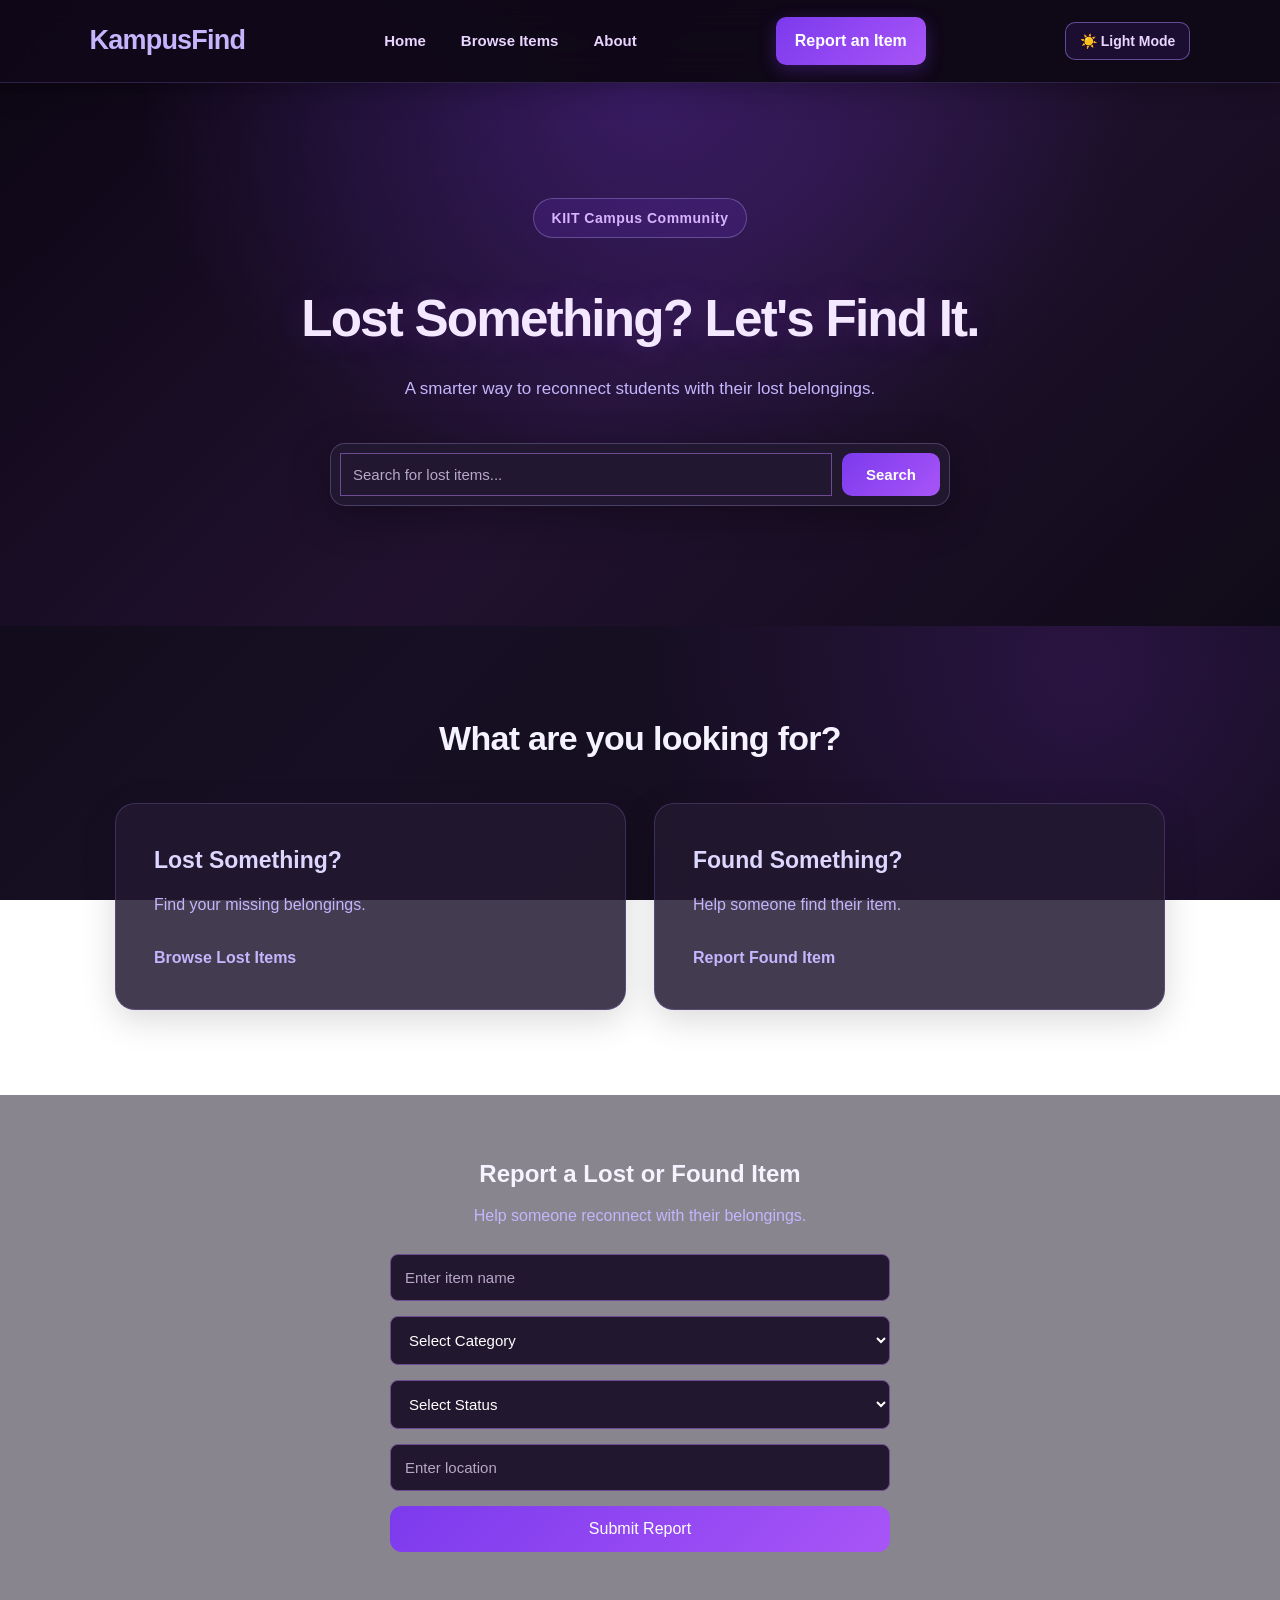
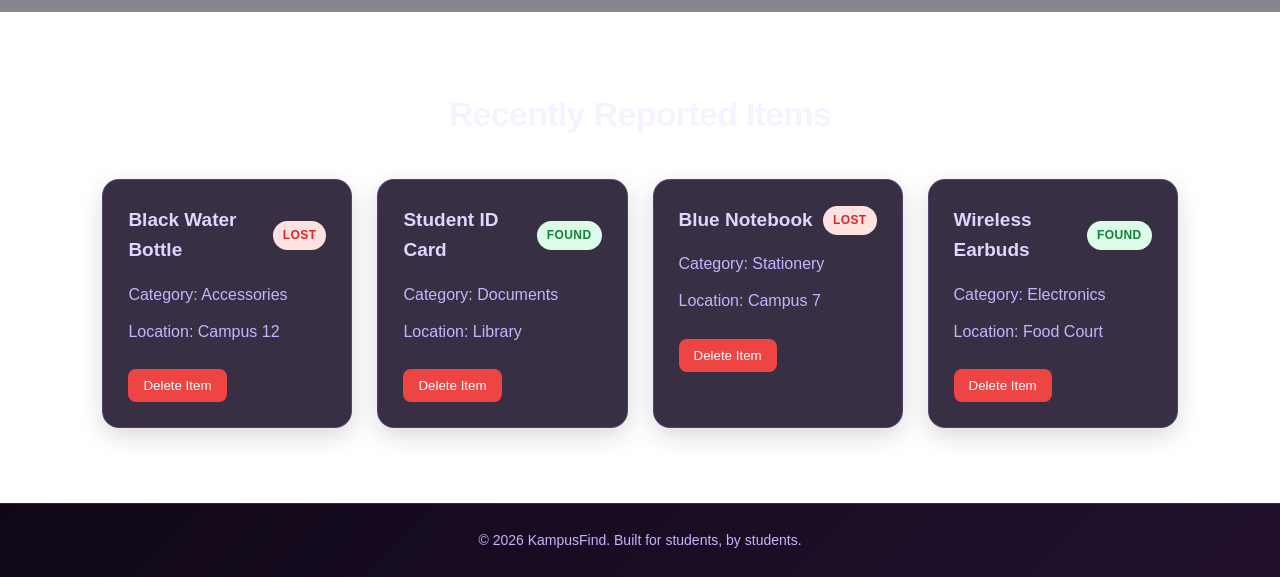
==== index.html @ d861c658 "Complete Day 2 frontend development" ====
<!doctype html>
<html lang="en">
  <head>
    <meta charset="UTF-8" />
    <meta name="viewport" content="width=device-width, initial-scale=1.0" />

    <title>KampusFind | KIIT Lost & Found</title>

    <link rel="stylesheet" href="css/style.css" />
  </head>

  <body>
    <!-- Navigation Bar -->
    <header>
      <nav class="navbar">
        <div class="logo">KampusFind</div>

        <ul class="nav-links">
          <li><a href="#home">Home</a></li>
          <li><a href="#browse">Browse Items</a></li>
          <li><a href="#about">About</a></li>
        </ul>

        <a href="#report" class="nav-button">Report an Item</a>
        <button id="themeToggle" class="theme-toggle">☀️ Light Mode</button>
      </nav>
    </header>

    <!-- Hero Section -->
    <main>
      <section class="hero" id="home">
        <p class="tagline">KIIT Campus Community</p>

        <h1>Lost Something? Let's Find It.</h1>

        <p class="hero-description">
          A smarter way to reconnect students with their lost belongings.
        </p>

        <div class="search-box">
          <input
            type="text"
            id="searchInput"
            placeholder="Search for lost items..."
          />
          <button type="button" id="searchBtn">Search</button>
        </div>
      </section>

      <!-- Categories Section -->
      <section class="categories" id="browse">
        <h2>What are you looking for?</h2>

        <div class="category-container">
          <div class="category-card">
            <h3>Lost Something?</h3>
            <p>Find your missing belongings.</p>
            <a href="#lost">Browse Lost Items</a>
          </div>

          <div class="category-card">
            <h3>Found Something?</h3>
            <p>Help someone find their item.</p>
            <a href="#report">Report Found Item</a>
          </div>
        </div>
      </section>
      <section class="report-section" id="report">
        <h2>Report a Lost or Found Item</h2>
        <p>Help someone reconnect with their belongings.</p>

        <form id="reportForm">
          <input
            type="text"
            id="itemName"
            placeholder="Enter item name"
            required
          />

          <select id="itemCategory" required>
            <option value="">Select Category</option>
            <option value="Accessories">Accessories</option>
            <option value="Documents">Documents</option>
            <option value="Electronics">Electronics</option>
            <option value="Stationery">Stationery</option>
            <option value="Other">Other</option>
          </select>

          <select id="itemType" required>
            <option value="">Select Status</option>
            <option value="Lost">Lost</option>
            <option value="Found">Found</option>
          </select>

          <input
            type="text"
            id="itemLocation"
            placeholder="Enter location"
            required
          />

          <button type="submit">Submit Report</button>
        </form>
      </section>
      <section class="items-section" id="lost">
        <h2>Recently Reported Items</h2>
        <div class="items-container" id="itemsContainer"></div>
        <p id="noResults" style="display: none">No items found!</p>
      </section>
    </main>

    <!-- Footer -->
    <footer id="about">
      <p>© 2026 KampusFind. Built for students, by students.</p>
    </footer>

    <script src="js/app.js"></script>
  </body>
</html>
---- css/style.css ----
/* =========================
   1. GLOBAL STYLES
========================= */

* {
    margin: 0;
    padding: 0;
    box-sizing: border-box;
}

html {
    scroll-behavior: smooth;
}

body {
    font-family: Arial, sans-serif;
    background-color: #f8fafc;
    color: #172554;
    line-height: 1.6;
}

/* =========================
   2. NAVIGATION BAR
========================= */

header {
    background-color: #ffffff;
    box-shadow: 0 2px 12px rgba(0, 0, 0, 0.06);
    position: sticky;
    top: 0;
    z-index: 100;
}


.navbar {
    display: flex;
    justify-content: space-between;
    align-items: center;
    padding: 18px 8%;

    background: linear-gradient(
        110deg,
        #100817,
        #21112F,
        #160D20
    );

    border-bottom: 1px solid rgba(167, 139, 250, 0.25);

    box-shadow: 0 4px 25px rgba(0, 0, 0, 0.35);

    position: sticky;
    top: 0;
    z-index: 1000;
}

.logo {
    font-size: 26px;
    font-weight: bold;
    color: #C4B5FD;
    letter-spacing: 0.5px;
}

.nav-links {
    display: flex;
    list-style: none;
    gap: 30px;
}

.nav-links a {
    text-decoration: none;
    color: #E9D5FF;
    font-weight: 500;
    transition: color 0.3s ease;
}

.nav-links a:hover {
    color: #A78BFA;
}

.nav-button {
    background: linear-gradient(135deg, #7C3AED, #9333EA);
    color: white;
    padding: 11px 20px;
    border-radius: 8px;
    text-decoration: none;
    font-weight: 600;
    box-shadow: 0 4px 15px rgba(124, 58, 237, 0.25);
    transition: 0.3s ease;
}

.nav-button:hover {
    background: linear-gradient(135deg, #6D28D9, #7E22CE);
    transform: translateY(-2px);
}

/* =========================
   3. HERO SECTION
========================= */

.hero {
    background: linear-gradient(
        135deg,
        #172554,
        #1e40af
    );

    color: white;
    text-align: center;
    padding: 100px 20px 110px;
}

.tagline {
    display: inline-block;
    background-color: rgba(255, 255, 255, 0.12);
    color: #bfdbfe;
    padding: 7px 16px;
    border-radius: 30px;
    font-size: 14px;
    margin-bottom: 20px;
}

.hero h1 {
    font-size: 48px;
    margin-bottom: 15px;
    line-height: 1.2;
}

.hero-description {
    color: #dbeafe;
    font-size: 17px;
    margin-bottom: 32px;
}

/* =========================
   4. SEARCH BOX
========================= */

.search-box {
    background-color: white;
    max-width: 600px;
    margin: auto;
    padding: 8px;

    display: flex;
    gap: 10px;

    border-radius: 12px;
    box-shadow: 0 8px 25px rgba(0, 0, 0, 0.15);
}

.search-box input {
    flex: 1;
    min-width: 0;
    border: none;
    outline: none;
    padding: 12px;
    font-size: 15px;
}

.search-box button {
    background-color: #2563eb;
    color: white;
    border: none;
    padding: 12px 24px;
    border-radius: 8px;
    font-size: 15px;
    font-weight: bold;
    cursor: pointer;
    transition: background-color 0.3s;
}

.search-box button:hover {
    background-color: #1d4ed8;
}

/* =========================
   5. CATEGORY SECTION
========================= */

.categories {
    max-width: 1100px;
    margin: auto;
    padding: 75px 25px;
}

.categories h2 {
    text-align: center;
    font-size: 30px;
    margin-bottom: 35px;
    color: #172554;
}

.category-container {
    display: grid;
    grid-template-columns: repeat(2, 1fr);
    gap: 25px;
}

.category-card {
    background-color: white;
    padding: 35px;
    border-radius: 15px;
    border: 1px solid #e2e8f0;
    box-shadow: 0 4px 15px rgba(0, 0, 0, 0.04);
    transition: transform 0.3s, box-shadow 0.3s;
}

.category-card:hover {
    transform: translateY(-6px);
    box-shadow: 0 10px 25px rgba(0, 0, 0, 0.08);
}

.category-card h3 {
    font-size: 22px;
    margin-bottom: 10px;
    color: #1e3a8a;
}

.category-card p {
    color: #64748b;
    margin-bottom: 20px;
}

.category-card a {
    display: inline-block;
    text-decoration: none;
    color: #2563eb;
    font-weight: bold;
}

.category-card a:hover {
    text-decoration: underline;
}

/* =========================
   6. FOOTER
========================= */

footer {
    background-color: #172554;
    color: #cbd5e1;
    text-align: center;
    padding: 25px 15px;
    font-size: 14px;
}

/* =========================
   7. RESPONSIVE DESIGN
========================= */

@media (max-width: 768px) {

    .navbar {
        flex-wrap: wrap;
        gap: 15px;
        padding: 15px 20px;
    }

    .nav-links {
        gap: 15px;
        font-size: 14px;
    }

    .nav-button {
        font-size: 13px;
    }

    .hero {
        padding: 75px 20px;
    }

    .hero h1 {
        font-size: 34px;
    }

    .category-container {
        grid-template-columns: 1fr;
    }

    .categories h2 {
        font-size: 25px;
    }
}

@media (max-width: 480px) {

    .navbar {
        justify-content: center;
    }

    .nav-links {
        width: 100%;
        justify-content: center;
    }

    .hero h1 {
        font-size: 29px;
    }

    .hero-description {
        font-size: 15px;
    }

    .search-box {
        flex-direction: column;
    }

    .search-box button {
        width: 100%;
    }
}
.items-section {
    padding: 60px 8%;
    text-align: center;
}

.items-section h2 {
    margin-bottom: 30px;
}

.items-container {
    display: grid;
    grid-template-columns: repeat(auto-fit, minmax(220px, 1fr));
    gap: 20px;
}

.item-card {
    background: white;
    padding: 25px;
    border-radius: 12px;
    text-align: left;
    box-shadow: 0 4px 12px rgba(0, 0, 0, 0.08);
}

.item-card h3 {
    margin-bottom: 15px;
    color: #1e3a8a;
}

.item-card p {
    margin: 8px 0;
    color: #475569;
}
.report-section {
    padding: 60px 8%;
    text-align: center;
    background: #100B18;
color: #F5F3FF;
}

.report-section h2 {
    color: #1e3a8a;
    margin-bottom: 10px;
}

.report-section p {
    color: #64748b;
    margin-bottom: 25px;
}

#reportForm {
    max-width: 500px;
    margin: auto;
    display: flex;
    flex-direction: column;
    gap: 15px;
}

#reportForm input,
#reportForm select {
    padding: 14px;
    border: 1px solid #cbd5e1;
    border-radius: 8px;
    font-size: 15px;
    background: white;
}

#reportForm button {
    padding: 14px;
    background: #2563eb;
    color: white;
    border: none;
    border-radius: 8px;
    font-size: 16px;
    cursor: pointer;
}

#reportForm button:hover {
    background: #1d4ed8;
}
.delete-btn {
    margin-top: 15px;
    padding: 9px 15px;
    background: #ef4444;
    color: white;
    border: none;
    border-radius: 6px;
    cursor: pointer;
}

.delete-btn:hover {
    background: #dc2626;
}
.item-card-header {
    display: flex;
    justify-content: space-between;
    align-items: center;
    gap: 10px;
    margin-bottom: 15px;
}

.item-card-header h3 {
    margin-bottom: 0;
}

.status-badge {
    padding: 5px 10px;
    border-radius: 20px;
    font-size: 12px;
    font-weight: bold;
    text-transform: uppercase;
}

.status-badge.lost {
    background: #fee2e2;
    color: #dc2626;
}

.status-badge.found {
    background: #dcfce7;
    color: #15803d;
}
/* DARK PURPLE THEME */

body {
    background:
        radial-gradient(
            circle at 15% 20%,
            rgba(124, 58, 237, 0.22),
            transparent 35%
        ),
        radial-gradient(
            circle at 85% 75%,
            rgba(147, 51, 234, 0.18),
            transparent 35%
        ),
        linear-gradient(
            135deg,
            #090610,
            #171024,
            #100B18
        );

    background-attachment: fixed;
    color: #F5F3FF;
}

/* Section backgrounds */

.categories,
.items-section,
.report-section {
    background: transparent;
}

/* Section headings */

.categories h2,
.items-section h2,
.report-section h2 {
    color: #F5F3FF;
}

/* Category and item cards */

.category-card,
.item-card {
    background: rgba(35, 25, 49, 0.92);
    border: 1px solid rgba(167, 139, 250, 0.2);
    color: #F5F3FF;
}

/* Card text */

.category-card p,
.item-card p,
.report-section p {
    color: #C4B5FD;
}

/* Card headings */

.category-card h3,
.item-card h3 {
    color: #DDD6FE;
}

/* Search and form inputs */

.search-box input,
#reportForm input,
#reportForm select {
    background: #21172E;
    color: white;
    border: 1px solid #6D4A91;
}

.search-box input::placeholder,
#reportForm input::placeholder {
    color: #B8A7C9;
}

/* Report section */

.report-section {
    background: rgba(20, 13, 30, 0.5);
}

/* Links */

.category-card a {
    color: #C4B5FD;
}
/* HERO SECTION - DARK PURPLE THEME */

.hero {
    background:
        radial-gradient(circle at 20% 30%, rgba(124, 58, 237, 0.25), transparent 40%),
        linear-gradient(135deg, #100817, #21112F, #100B18);
    color: #F5F3FF;
    padding: 100px 20px;
    text-align: center;
}

.hero .tagline {
    color: #C4B5FD;
}

.hero h1 {
    color: #E9D5FF;
}

.hero-description {
    color: #C4B5FD;
}

.search-box button {
    background: linear-gradient(135deg, #7C3AED, #9333EA);
    color: white;
    border: none;
    cursor: pointer;
}

.search-box button:hover {
    background: linear-gradient(135deg, #6D28D9, #7E22CE);
}
/* DARK / LIGHT MODE TOGGLE BUTTON */

.theme-toggle {
    background: #2B1B3A;
    color: #E9D5FF;
    border: 1px solid #A78BFA;
    padding: 10px 15px;
    border-radius: 8px;
    font-size: 14px;
    font-weight: 600;
    cursor: pointer;
    transition: 0.3s ease;
}

.theme-toggle:hover {
    background: #7C3AED;
    color: white;
    transform: translateY(-2px);
}
/* LIGHT MODE THEME */

body.light-mode {
    background: #F8F5FF;
    color: #241633;
    background-attachment: fixed;
}

body.light-mode .navbar {
    background: linear-gradient(110deg, #FFFFFF, #F0E7FF);
    border-bottom: 1px solid #DDD0F5;
}

body.light-mode .logo {
    color: #6D28D9;
}

body.light-mode .nav-links a {
    color: #4C1D95;
}

body.light-mode .nav-links a:hover {
    color: #9333EA;
}

body.light-mode .hero {
    background: linear-gradient(135deg, #F3E8FF, #EDE9FE, #FAF5FF);
    color: #241633;
}

body.light-mode .hero h1 {
    color: #4C1D95;
}

body.light-mode .hero .tagline,
body.light-mode .hero-description {
    color: #6B4B8A;
}

body.light-mode .categories h2,
body.light-mode .items-section h2,
body.light-mode .report-section h2 {
    color: #4C1D95;
}

body.light-mode .category-card,
body.light-mode .item-card {
    background: #FFFFFF;
    border: 1px solid #E2D5F5;
    color: #241633;
    box-shadow: 0 5px 20px rgba(109, 40, 217, 0.08);
}

body.light-mode .category-card h3,
body.light-mode .item-card h3 {
    color: #5B21B6;
}

body.light-mode .category-card p,
body.light-mode .item-card p,
body.light-mode .report-section p {
    color: #6B5B7A;
}

body.light-mode .report-section {
    background: #F3ECFC;
}

body.light-mode #reportForm input,
body.light-mode #reportForm select,
body.light-mode .search-box input {
    background: #FFFFFF;
    color: #241633;
    border: 1px solid #C4B5FD;
}

body.light-mode .search-box input::placeholder,
body.light-mode #reportForm input::placeholder {
    color: #8B7A9D;
}

body.light-mode .category-card a {
    color: #7C3AED;
}

body.light-mode footer {
    background: #EEE5FA;
    color: #4C1D95;
}

body.light-mode .theme-toggle {
    background: #FFFFFF;
    color: #6D28D9;
    border-color: #A78BFA;
}

/* =====================================
   KAMPUSFIND - PREMIUM UI POLISH
===================================== */

/* 1. NAVBAR */

header {
    position: sticky;
    top: 0;
    z-index: 1000;
    background: transparent;
}

.navbar {
    display: flex;
    justify-content: space-between;
    align-items: center;
    gap: 22px;
    padding: 17px 7%;
    background: rgba(16, 8, 23, 0.92);
    backdrop-filter: blur(18px);
    border-bottom: 1px solid rgba(167, 139, 250, 0.2);
    box-shadow: 0 8px 30px rgba(0, 0, 0, 0.2);
    position: relative;
    top: auto;
}

.logo {
    font-size: 27px;
    font-weight: 800;
    letter-spacing: -0.8px;
    color: #C4B5FD;
    white-space: nowrap;
}

.nav-links {
    display: flex;
    align-items: center;
    gap: 35px;
}

.nav-links a {
    position: relative;
    text-decoration: none;
    color: #E9D5FF;
    font-size: 15px;
    font-weight: 600;
    transition: color 0.3s ease;
}

.nav-links a::after {
    content: "";
    position: absolute;
    width: 0;
    height: 2px;
    left: 0;
    bottom: -7px;
    background: #A78BFA;
    transition: width 0.3s ease;
}

.nav-links a:hover {
    color: #C4B5FD;
}

.nav-links a:hover::after {
    width: 100%;
}

.nav-button {
    background: linear-gradient(135deg, #7C3AED, #A855F7);
    color: white;
    padding: 11px 19px;
    border-radius: 10px;
    text-decoration: none;
    font-weight: 700;
    box-shadow: 0 5px 18px rgba(124, 58, 237, 0.3);
    transition: all 0.3s ease;
    white-space: nowrap;
}

.nav-button:hover {
    transform: translateY(-3px);
    box-shadow: 0 8px 24px rgba(124, 58, 237, 0.45);
}

.theme-toggle {
    background: rgba(124, 58, 237, 0.12);
    color: #E9D5FF;
    border: 1px solid rgba(167, 139, 250, 0.5);
    padding: 10px 14px;
    border-radius: 10px;
    font-size: 14px;
    font-weight: 600;
    cursor: pointer;
    transition: all 0.3s ease;
    white-space: nowrap;
}

.theme-toggle:hover {
    background: #7C3AED;
    color: white;
    transform: translateY(-2px);
}


/* 2. HERO SECTION */

.hero {
    position: relative;
    overflow: hidden;
    padding: 115px 20px 120px;
    text-align: center;
    background:
        radial-gradient(ellipse at 50% 0%, rgba(124, 58, 237, 0.3), transparent 55%),
        linear-gradient(135deg, #0D0715, #21112F, #100B18);
    color: #F5F3FF;
}

.hero .tagline {
    display: inline-block;
    padding: 8px 18px;
    margin-bottom: 25px;
    border: 1px solid rgba(196, 181, 253, 0.3);
    border-radius: 30px;
    background: rgba(124, 58, 237, 0.15);
    color: #D8B4FE;
    font-size: 14px;
    font-weight: 600;
    letter-spacing: 0.5px;
}

.hero h1 {
    max-width: 850px;
    margin: 0 auto 20px;
    font-size: clamp(36px, 5vw, 58px);
    font-weight: 800;
    line-height: 1.15;
    letter-spacing: -1.8px;
    color: #F3E8FF;
    text-shadow: 0 0 35px rgba(168, 85, 247, 0.2);
}

.hero-description {
    max-width: 600px;
    margin: 0 auto 38px;
    color: #C4B5FD;
    font-size: 17px;
    line-height: 1.8;
}

.search-box {
    max-width: 620px;
    padding: 9px;
    border: 1px solid rgba(196, 181, 253, 0.25);
    border-radius: 15px;
    background: rgba(35, 25, 49, 0.9);
    box-shadow: 0 12px 40px rgba(0, 0, 0, 0.3);
}

.search-box input {
    background: transparent;
    color: white;
}

.search-box button {
    border-radius: 10px;
    background: linear-gradient(135deg, #7C3AED, #A855F7);
    transition: all 0.3s ease;
}

.search-box button:hover {
    transform: scale(1.03);
}


/* 3. CATEGORY CARDS */

.categories {
    padding-top: 85px;
    padding-bottom: 85px;
}

.categories h2,
.items-section h2 {
    font-size: clamp(25px, 3vw, 34px);
    font-weight: 800;
    letter-spacing: -0.7px;
    margin-bottom: 38px;
}

.category-container {
    gap: 28px;
}

.category-card {
    position: relative;
    overflow: hidden;
    padding: 38px;
    border-radius: 20px;
    background: rgba(35, 25, 49, 0.85);
    border: 1px solid rgba(167, 139, 250, 0.22);
    box-shadow: 0 10px 35px rgba(0, 0, 0, 0.15);
    transition: all 0.35s ease;
}

.category-card:hover {
    transform: translateY(-8px);
    border-color: rgba(167, 139, 250, 0.65);
    box-shadow: 0 18px 40px rgba(124, 58, 237, 0.18);
}

.category-card h3 {
    font-size: 23px;
    margin-bottom: 12px;
}

.category-card p {
    line-height: 1.8;
}

.category-card a {
    display: inline-block;
    margin-top: 5px;
    transition: all 0.3s ease;
}

.category-card a:hover {
    transform: translateX(5px);
    text-decoration: none;
}


/* 4. RECENTLY REPORTED ITEM CARDS */

.items-section {
    padding: 75px 8%;
}

.items-container {
    gap: 25px;
}

.item-card {
    padding: 25px;
    border-radius: 17px;
    border: 1px solid rgba(167, 139, 250, 0.22);
    background: rgba(35, 25, 49, 0.9);
    box-shadow: 0 8px 25px rgba(0, 0, 0, 0.15);
    transition: all 0.3s ease;
}

.item-card:hover {
    transform: translateY(-6px);
    border-color: rgba(167, 139, 250, 0.6);
    box-shadow: 0 15px 35px rgba(124, 58, 237, 0.15);
}

.item-card h3 {
    font-size: 19px;
}

.item-card p {
    line-height: 1.8;
}

.status-badge {
    letter-spacing: 0.4px;
}

.delete-btn {
    border-radius: 8px;
    transition: all 0.3s ease;
}

.delete-btn:hover {
    transform: translateY(-2px);
}


/* 5. LIGHT MODE POLISH */

body.light-mode .navbar {
    background: rgba(255, 255, 255, 0.92);
    backdrop-filter: blur(18px);
    border-bottom: 1px solid #E2D5F5;
}

body.light-mode .hero {
    background:
        radial-gradient(ellipse at 50% 0%, rgba(196, 181, 253, 0.5), transparent 55%),
        linear-gradient(135deg, #FAF5FF, #EDE9FE, #F8F5FF);
}

body.light-mode .hero h1 {
    color: #4C1D95;
    text-shadow: none;
}

body.light-mode .hero .tagline {
    background: #F0E7FF;
    border-color: #DDD0F5;
    color: #6D28D9;
}

body.light-mode .hero-description {
    color: #6B4B8A;
}

body.light-mode .search-box {
    background: white;
    border-color: #E2D5F5;
}

body.light-mode .search-box input {
    background: white;
    color: #241633;
}

body.light-mode .category-card,
body.light-mode .item-card {
    background: rgba(255, 255, 255, 0.95);
    border: 1px solid #E5D9F5;
    box-shadow: 0 8px 25px rgba(109, 40, 217, 0.07);
}

body.light-mode .category-card:hover,
body.light-mode .item-card:hover {
    border-color: #B99AEF;
    box-shadow: 0 15px 35px rgba(109, 40, 217, 0.13);
}

body.light-mode .theme-toggle {
    background: #F3E8FF;
    color: #6D28D9;
    border-color: #C4B5FD;
}


/* 6. MOBILE RESPONSIVENESS */

@media (max-width: 768px) {
    .navbar {
        justify-content: center;
        flex-wrap: wrap;
        padding: 16px 18px;
        gap: 18px;
    }

    .nav-links {
        justify-content: center;
        flex-wrap: wrap;
        gap: 22px;
    }

    .hero {
        padding: 85px 20px;
    }

    .category-card {
        padding: 28px;
    }
}

@media (max-width: 480px) {
    .navbar {
        gap: 15px;
    }

    .logo {
        font-size: 24px;
    }

    .nav-links {
        gap: 17px;
    }

    .nav-links a {
        font-size: 13px;
    }

    .nav-button,
    .theme-toggle {
        padding: 9px 12px;
        font-size: 12px;
    }

    .hero {
        padding: 70px 17px;
    }

    .hero h1 {
        letter-spacing: -1px;
    }

    .category-card {
        padding: 25px;
    }
}

/* Report Button - Purple Theme */
#reportForm button {
    background: linear-gradient(135deg, #7C3AED, #A855F7);
    color: white;
    border: none;
    border-radius: 12px;
    cursor: pointer;
    transition: 0.3s ease;
}

#reportForm button:hover {
    background: linear-gradient(135deg, #6D28D9, #9333EA);
    transform: translateY(-2px);
}

/* Footer - Purple Theme */
footer {
    background: linear-gradient(135deg, #100817, #21112F);
    color: #C4B5FD;
    border-top: 1px solid rgba(167, 139, 250, 0.2);
}

/* Light Mode */
body.light-mode #reportForm button {
    background: linear-gradient(135deg, #7C3AED, #A855F7);
    color: white;
}

body.light-mode footer {
    background: #EEE5FA;
    color: #4C1D95;
}

/* Hero Heading Improvement */
.hero h1 {
    font-size: clamp(36px, 4vw, 62px);
    line-height: 1.2;
    max-width: 1350px;
    width: 100%;
    margin: 25px auto;
    padding: 0 15px;
    text-wrap: balance;
}

/* Mobile Hero Heading */
@media (max-width: 768px) {
    .hero h1 {
        font-size: 36px;
        line-height: 1.2;
    }
}
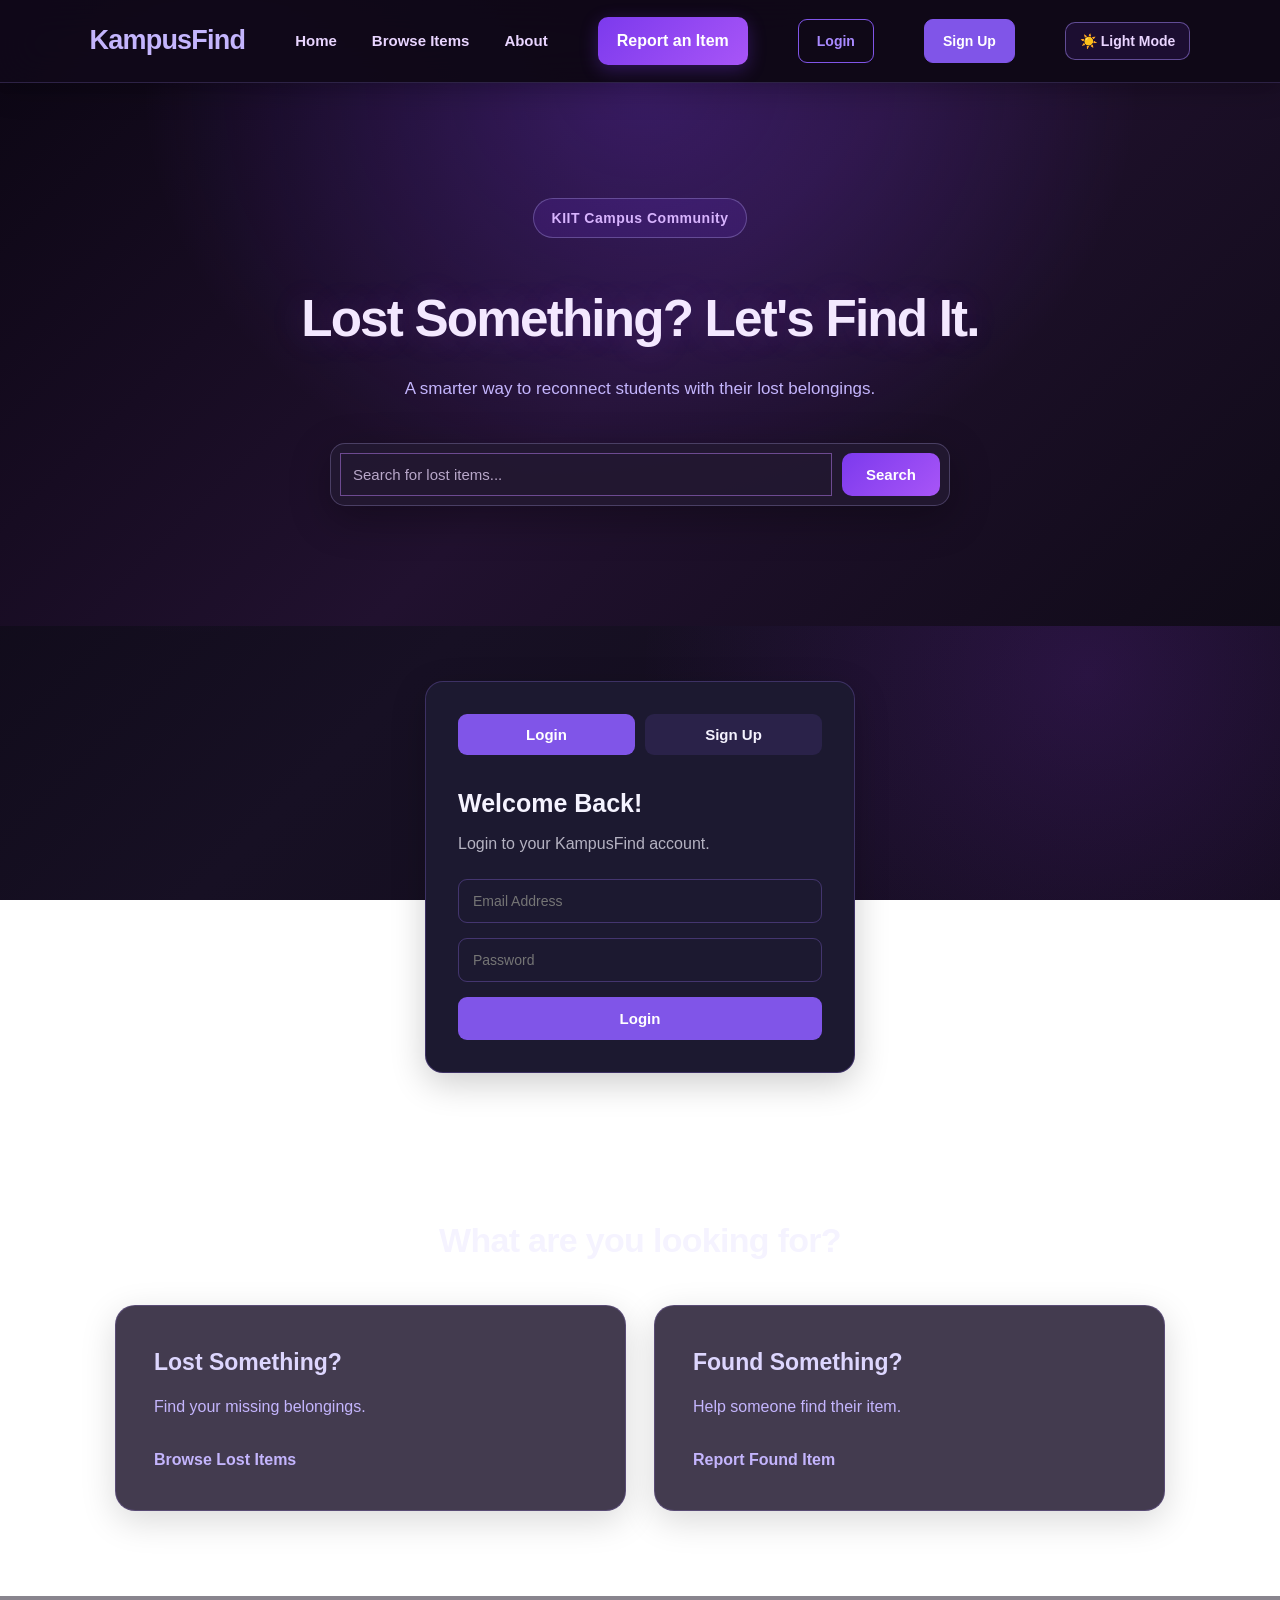
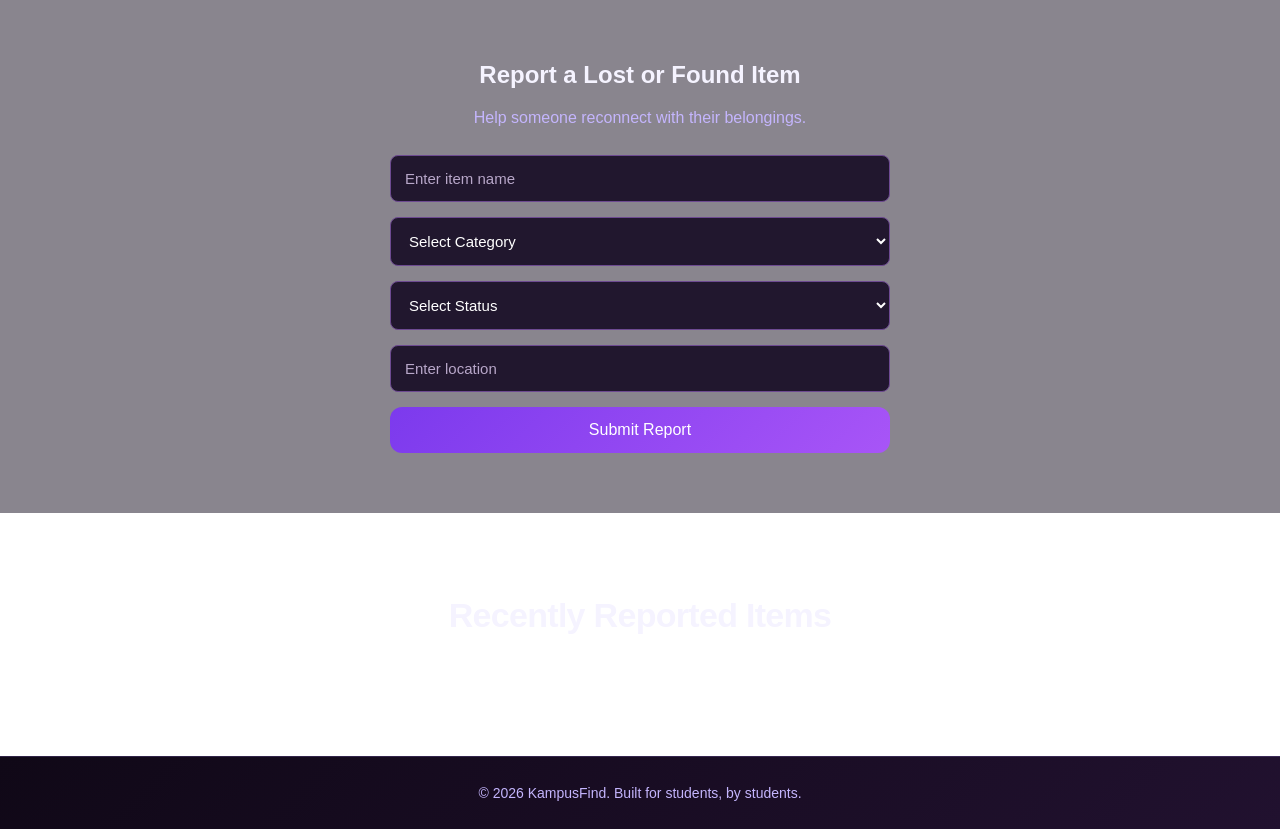
==== commit 845fef9f: "Complete Day 4 CRUD functionality" ====
--- a/index.html
+++ b/index.html
@@ -22,6 +22,14 @@
         </ul>
 
         <a href="#report" class="nav-button">Report an Item</a>
+
+        <a href="#auth" class="login-btn" id="loginNavBtn">Login</a>
+        <a href="#auth" class="signup-btn" id="signupNavBtn">Sign Up</a>
+
+        <button id="logoutBtn" class="logout-btn hidden" type="button">
+          Logout
+        </button>
+
         <button id="themeToggle" class="theme-toggle">☀️ Light Mode</button>
       </nav>
     </header>
@@ -47,6 +55,75 @@
         </div>
       </section>
 
+      <!-- Authentication Section -->
+      <section class="auth-section" id="auth">
+        <div class="auth-container">
+          <div class="auth-tabs">
+            <button type="button" class="auth-tab active" id="loginTab">
+              Login
+            </button>
+
+            <button type="button" class="auth-tab" id="signupTab">
+              Sign Up
+            </button>
+          </div>
+
+          <!-- Login Form -->
+          <form id="loginForm" class="auth-form">
+            <h2>Welcome Back!</h2>
+            <p>Login to your KampusFind account.</p>
+
+            <input
+              type="email"
+              id="loginEmail"
+              placeholder="Email Address"
+              required
+            />
+
+            <input
+              type="password"
+              id="loginPassword"
+              placeholder="Password"
+              required
+            />
+
+            <button type="submit">Login</button>
+          </form>
+
+          <!-- Sign Up Form -->
+          <form id="signupForm" class="auth-form hidden">
+            <h2>Create Account</h2>
+            <p>Join the KampusFind community.</p>
+
+            <input
+              type="text"
+              id="signupName"
+              placeholder="Full Name"
+              required
+            />
+
+            <input
+              type="email"
+              id="signupEmail"
+              placeholder="Email Address"
+              required
+            />
+
+            <input
+              type="password"
+              id="signupPassword"
+              placeholder="Password"
+              required
+            />
+
+            <button type="submit">Create Account</button>
+            <button type="button" id="resendEmailBtn">
+              Resend Confirmation Email
+            </button>
+          </form>
+        </div>
+      </section>
+
       <!-- Categories Section -->
       <section class="categories" id="browse">
         <h2>What are you looking for?</h2>
@@ -109,11 +186,46 @@
       </section>
     </main>
 
+    <!-- Edit Item Modal -->
+    <div class="edit-modal hidden" id="editModal">
+      <div class="edit-modal-content">
+        <h2>Edit Item</h2>
+
+        <form id="editItemForm">
+          <label for="editItemName">Item Name</label>
+          <input type="text" id="editItemName" required />
+
+          <label for="editItemCategory">Category</label>
+          <select id="editItemCategory" required>
+            <option value="Electronics">Electronics</option>
+            <option value="Stationery">Stationery</option>
+            <option value="Documents">Documents</option>
+            <option value="Accessories">Accessories</option>
+            <option value="Other">Other</option>
+          </select>
+
+          <label for="editItemType">Type</label>
+          <select id="editItemType" required>
+            <option value="Lost">Lost</option>
+            <option value="Found">Found</option>
+          </select>
+
+          <label for="editItemLocation">Location</label>
+          <input type="text" id="editItemLocation" required />
+
+          <div class="edit-modal-actions">
+            <button type="submit">Save Changes</button>
+            <button type="button" id="cancelEditBtn">Cancel</button>
+          </div>
+        </form>
+      </div>
+    </div>
+
     <!-- Footer -->
     <footer id="about">
       <p>© 2026 KampusFind. Built for students, by students.</p>
     </footer>
 
-    <script src="js/app.js"></script>
+    <script type="module" src="js/app.js"></script>
   </body>
 </html>
--- a/css/style.css
+++ b/css/style.css
@@ -391,6 +391,7 @@
     background: #1d4ed8;
 }
 .delete-btn {
+        display: inline-block;
     margin-top: 15px;
     padding: 9px 15px;
     background: #ef4444;
@@ -403,6 +404,34 @@
 .delete-btn:hover {
     background: #dc2626;
 }
+
+.edit-btn {
+        display: inline-block;
+    margin-top: 15px;
+    margin-right: 8px;
+    padding: 9px 15px;
+    background: #8b5cf6;
+    color: white;
+    border: none;
+    border-radius: 6px;
+    cursor: pointer;
+    transition: background 0.3s ease;
+}
+
+.edit-btn:hover {
+    background: #7c3aed;
+}
+.item-actions {
+    display: flex;
+    align-items: center;
+    gap: 10px;
+    flex-wrap: wrap;
+}
+
+.item-actions button {
+    margin-top: 15px;
+}
+
 .item-card-header {
     display: flex;
     justify-content: space-between;
@@ -567,7 +596,7 @@
     font-size: 14px;
     font-weight: 600;
     cursor: pointer;
-    transition: 0.3s ease;
+    transition: background 0.3s ease;
 }
 
 .theme-toggle:hover {
@@ -1122,3 +1151,253 @@
         line-height: 1.2;
     }
 }
+
+/* Authentication Section */
+.auth-section {
+    padding: 55px 20px;
+    display: flex;
+    justify-content: center;
+    align-items: center;
+}
+
+.auth-container {
+    width: 100%;
+    max-width: 430px;
+    padding: 32px;
+    border-radius: 18px;
+    background: var(--card-bg, #1c1930);
+    border: 1px solid rgba(160, 120, 255, 0.25);
+    box-shadow: 0 10px 35px rgba(0, 0, 0, 0.2);
+}
+
+.auth-tabs {
+    display: flex;
+    gap: 10px;
+    margin-bottom: 28px;
+}
+
+.auth-tab {
+    flex: 1;
+    padding: 12px;
+    border: none;
+    border-radius: 9px;
+    cursor: pointer;
+    background: rgba(140, 100, 255, 0.12);
+    color: inherit;
+    font-size: 15px;
+    font-weight: 600;
+}
+
+.auth-tab.active {
+    background: #8055e8;
+    color: white;
+}
+
+.auth-form h2 {
+    margin-bottom: 8px;
+    font-size: 25px;
+}
+
+.auth-form p {
+    margin-bottom: 22px;
+    opacity: 0.7;
+}
+
+.auth-form input {
+    width: 100%;
+    padding: 13px 14px;
+    margin-bottom: 15px;
+    border: 1px solid rgba(160, 120, 255, 0.3);
+    border-radius: 9px;
+    background: transparent;
+    color: inherit;
+    font-size: 14px;
+    outline: none;
+}
+
+.auth-form input:focus {
+    border-color: #9b78ff;
+}
+
+.auth-form button {
+    width: 100%;
+    padding: 13px;
+    border: none;
+    border-radius: 9px;
+    background: #8055e8;
+    color: white;
+    font-size: 15px;
+    font-weight: 600;
+    cursor: pointer;
+}
+
+.auth-form button:hover {
+    background: #7044d5;
+}
+
+.hidden {
+    display: none;
+}
+
+@media (max-width: 480px) {
+    .auth-container {
+        padding: 24px 18px;
+    }
+}
+#resendEmailBtn {
+    margin-top: 12px;
+}
+
+/* Navbar Authentication Buttons */
+
+.login-btn,
+.signup-btn,
+.logout-btn {
+    display: inline-flex;
+    align-items: center;
+    justify-content: center;
+    padding: 10px 18px;
+    border-radius: 9px;
+    text-decoration: none;
+    font-size: 14px;
+    font-weight: 600;
+    cursor: pointer;
+    transition: all 0.3s ease;
+    border: 1px solid #8055e8;
+}
+
+/* Login Button */
+.login-btn {
+    background: transparent;
+    color: #a98aff;
+}
+
+.login-btn:hover {
+    background: rgba(128, 85, 232, 0.15);
+}
+
+/* Sign Up Button */
+.signup-btn {
+    background: #8055e8;
+    color: white;
+}
+
+.signup-btn:hover {
+    background: #7044d5;
+    transform: translateY(-2px);
+}
+
+/* Logout Button */
+.logout-btn {
+    background: #8055e8;
+    color: white;
+}
+
+.logout-btn:hover {
+    background: #7044d5;
+    transform: translateY(-2px);
+}
+
+/* Keep hidden buttons hidden */
+.hidden {
+    display: none !important;
+}
+
+/* Edit Item Modal */
+
+.edit-modal {
+    position: fixed;
+    inset: 0;
+    background: rgba(0, 0, 0, 0.75);
+    display: flex;
+    justify-content: center;
+    align-items: center;
+    z-index: 1000;
+    padding: 20px;
+}
+
+.edit-modal.hidden {
+    display: none;
+}
+
+.edit-modal-content {
+    background: #1e1b2e;
+    color: white;
+    width: 100%;
+    max-width: 450px;
+    padding: 25px;
+    border-radius: 14px;
+    box-shadow: 0 10px 35px rgba(0, 0, 0, 0.4);
+}
+
+.edit-modal-content h2 {
+    margin-bottom: 20px;
+    color: #a78bfa;
+}
+
+.edit-modal-content label {
+    display: block;
+    margin: 12px 0 6px;
+}
+
+.edit-modal-content input,
+.edit-modal-content select {
+    width: 100%;
+    padding: 11px;
+    border: 1px solid #51466d;
+    border-radius: 7px;
+    background: #2d2840;
+    color: white;
+    box-sizing: border-box;
+}
+
+.edit-modal-actions {
+    display: flex;
+    gap: 10px;
+    margin-top: 22px;
+}
+
+.edit-modal-actions button {
+    flex: 1;
+    padding: 11px;
+    border: none;
+    border-radius: 7px;
+    color: white;
+    cursor: pointer;
+}
+
+.edit-modal-actions button[type="submit"] {
+    background: #8b5cf6;
+}
+
+.edit-modal-actions button[type="button"] {
+    background: #ef4444;
+}
+/* Resolved Item Badge */
+
+.resolved-badge {
+    display: inline-block;
+    margin-top: 10px;
+    padding: 6px 12px;
+    background: #166534;
+    color: #dcfce7;
+    font-size: 12px;
+    font-weight: bold;
+    border-radius: 20px;
+    letter-spacing: 0.5px;
+}
+/* Mark as Resolved Button */
+.resolve-btn {
+    margin-top: 15px;
+    padding: 9px 15px;
+    background: #16a34a;
+    color: white;
+    border: none;
+    border-radius: 6px;
+    cursor: pointer;
+    transition: background 0.3s ease;
+}
+
+.resolve-btn:hover {
+    background: #15803d;
+}
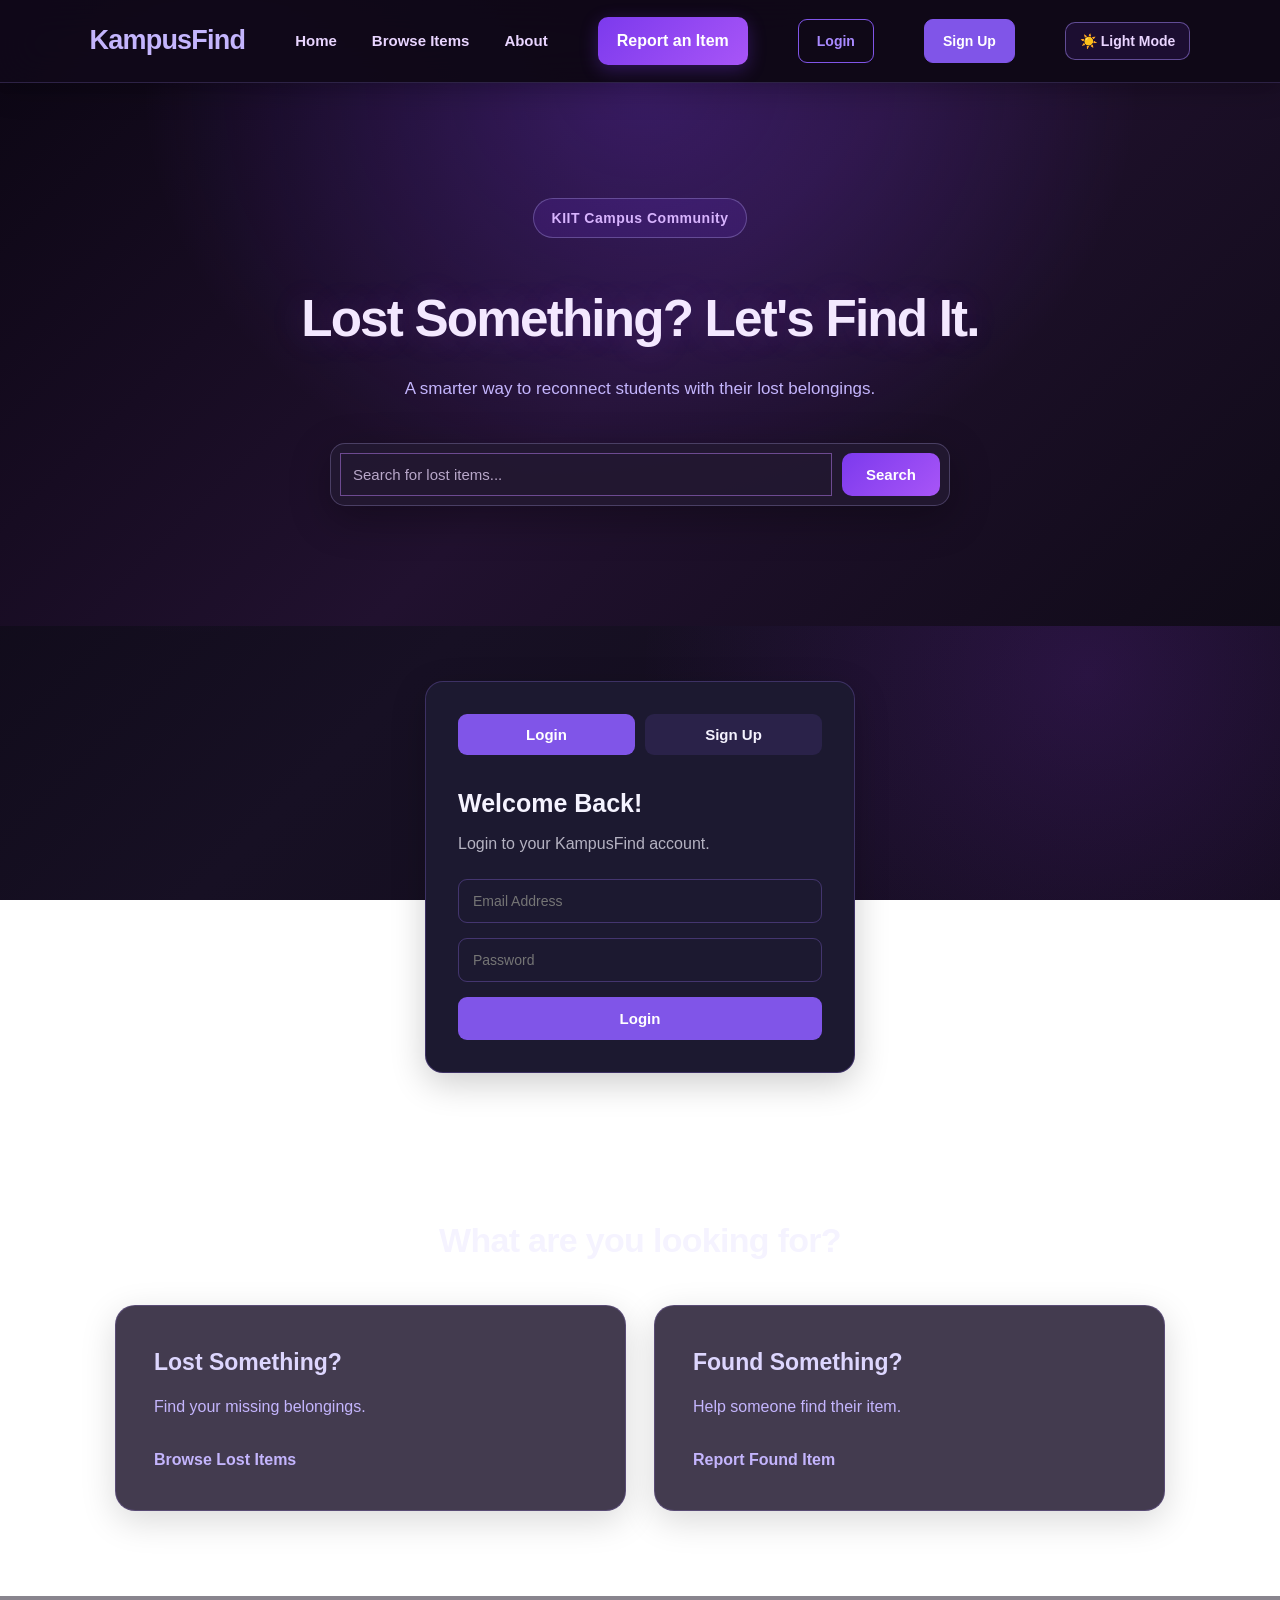
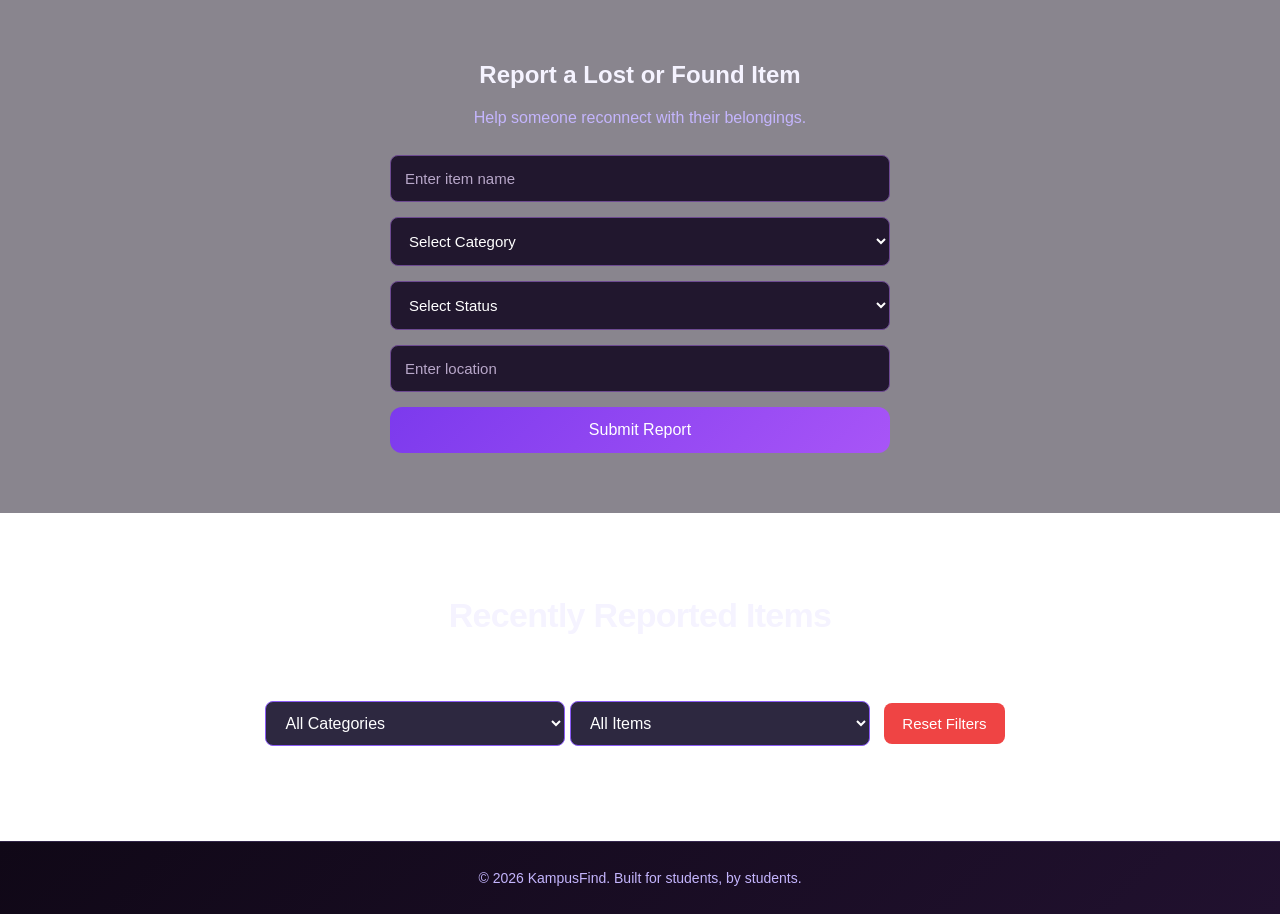
==== commit a0eb3685: "Complete Day 5 search and filters" ====
--- a/index.html
+++ b/index.html
@@ -181,6 +181,22 @@
       </section>
       <section class="items-section" id="lost">
         <h2>Recently Reported Items</h2>
+        <!-- Category Filter -->
+        <select id="categoryFilter">
+          <option value="All">All Categories</option>
+          <option value="Electronics">Electronics</option>
+          <option value="Stationery">Stationery</option>
+          <option value="Documents">Documents</option>
+          <option value="Accessories">Accessories</option>
+          <option value="Other">Other</option>
+        </select>
+        <!-- Lost / Found Filter -->
+        <select id="typeFilter">
+          <option value="All">All Items</option>
+          <option value="Lost">Lost Items</option>
+          <option value="Found">Found Items</option>
+        </select>
+        <button id="resetFiltersBtn" type="button">Reset Filters</button>
         <div class="items-container" id="itemsContainer"></div>
         <p id="noResults" style="display: none">No items found!</p>
       </section>
--- a/css/style.css
+++ b/css/style.css
@@ -1400,4 +1400,38 @@
 
 .resolve-btn:hover {
     background: #15803d;
-}+}
+/* Category Filter */
+#categoryFilter,
+#typeFilter {    width: 100%;
+    max-width: 300px;
+    padding: 12px 15px;
+    margin: 20px 0;
+    background: #2d2840;
+    color: white;
+    border: 1px solid #8b5cf6;
+    border-radius: 8px;
+    font-size: 16px;
+    cursor: pointer;
+}
+
+#categoryFilter option {
+    background: #1e1b2e;
+    color: white;
+}
+/* Reset Filters Button */
+#resetFiltersBtn {
+    padding: 12px 18px;
+    margin: 10px;
+    background: #ef4444;
+    color: white;
+    border: none;
+    border-radius: 8px;
+    font-size: 15px;
+    cursor: pointer;
+    transition: background 0.3s ease;
+}
+
+#resetFiltersBtn:hover {
+    background: #dc2626;
+}
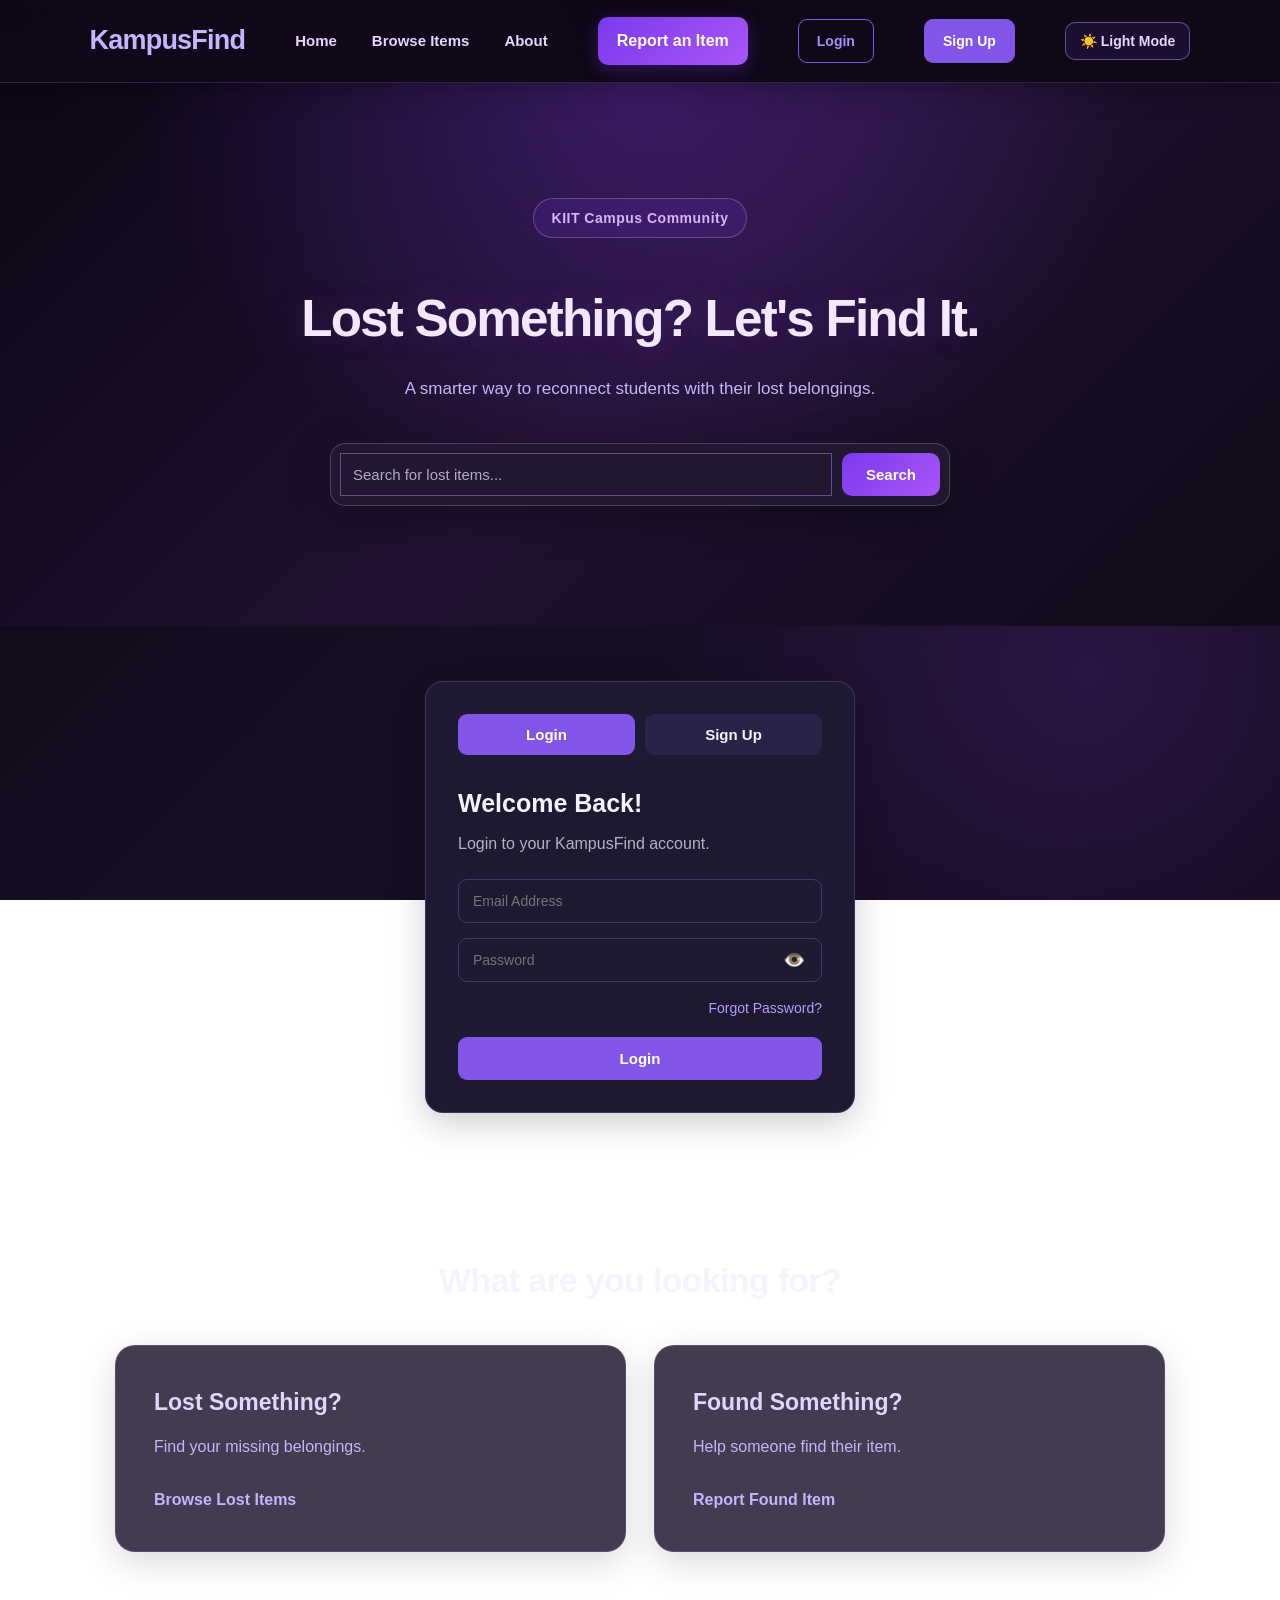
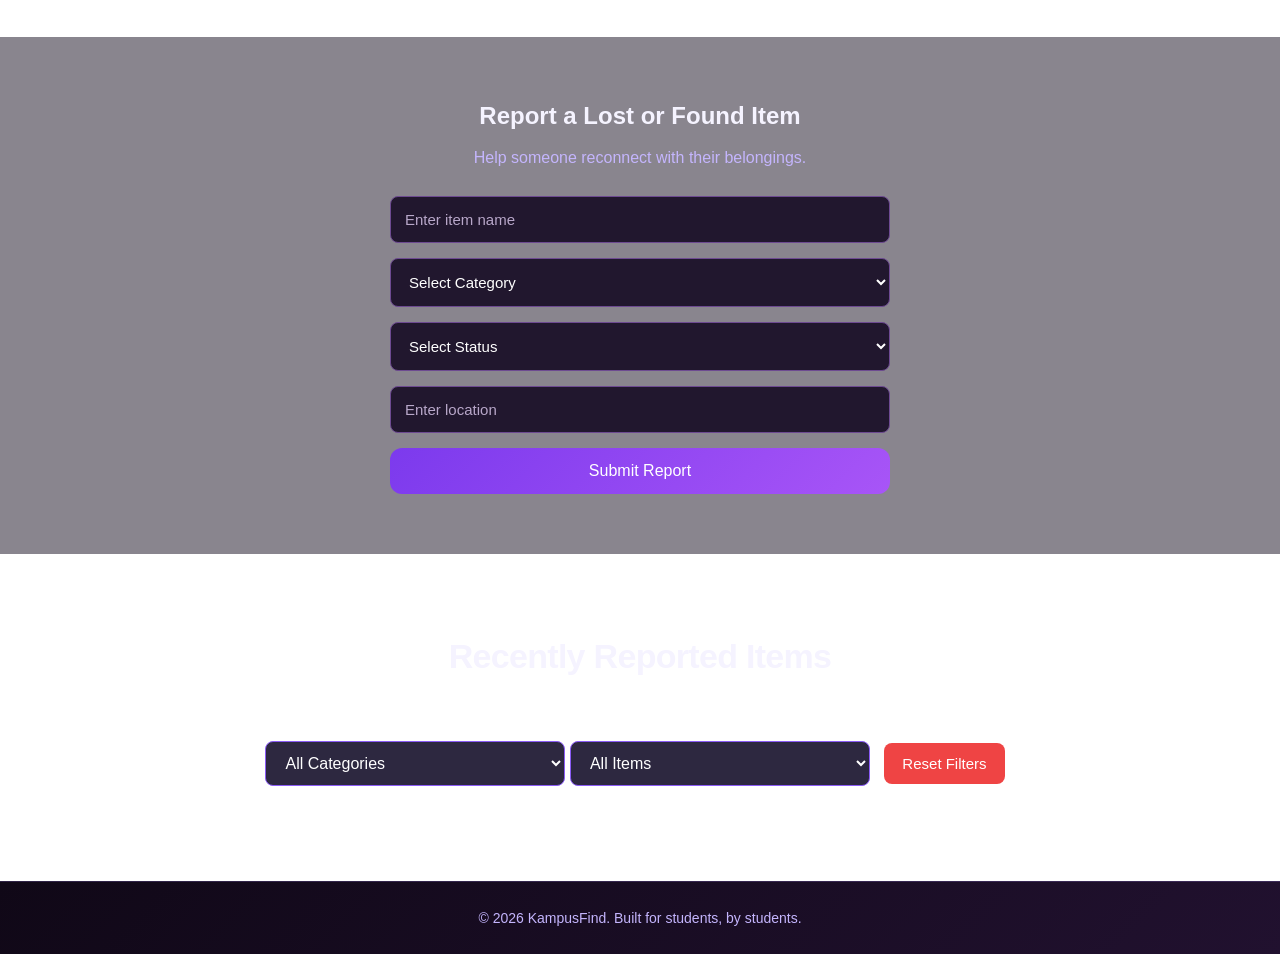
==== commit 3300bc32: "Complete Day 6 testing and security improvements" ====
--- a/index.html
+++ b/index.html
@@ -56,6 +56,7 @@
       </section>
 
       <!-- Authentication Section -->
+      <div id="appNotification" class="app-notification"></div>
       <section class="auth-section" id="auth">
         <div class="auth-container">
           <div class="auth-tabs">
@@ -80,13 +81,23 @@
               required
             />
 
-            <input
-              type="password"
-              id="loginPassword"
-              placeholder="Password"
-              required
-            />
-
+            <div class="password-wrapper">
+              <input
+                type="password"
+                id="loginPassword"
+                placeholder="Password"
+                required
+              />
+
+              <button
+                type="button"
+                class="toggle-password"
+                data-target="loginPassword"
+              >
+                👁️
+              </button>
+            </div>
+            <a href="#" id="forgotPasswordLink">Forgot Password?</a>
             <button type="submit">Login</button>
           </form>
 
@@ -109,12 +120,22 @@
               required
             />
 
-            <input
-              type="password"
-              id="signupPassword"
-              placeholder="Password"
-              required
-            />
+            <div class="password-wrapper">
+              <input
+                type="password"
+                id="signupPassword"
+                placeholder="Password"
+                required
+              />
+
+              <button
+                type="button"
+                class="toggle-password"
+                data-target="signupPassword"
+              >
+                👁️
+              </button>
+            </div>
 
             <button type="submit">Create Account</button>
             <button type="button" id="resendEmailBtn">
@@ -197,6 +218,7 @@
           <option value="Found">Found Items</option>
         </select>
         <button id="resetFiltersBtn" type="button">Reset Filters</button>
+        <p id="loadingMessage" style="display: none">Loading items...</p>
         <div class="items-container" id="itemsContainer"></div>
         <p id="noResults" style="display: none">No items found!</p>
       </section>
--- a/css/style.css
+++ b/css/style.css
@@ -376,6 +376,12 @@
     font-size: 15px;
     background: white;
 }
+#reportForm input:focus,
+#reportForm select:focus {
+    outline: none;
+    border: 1px solid #A855F7;
+    box-shadow: 0 0 0 3px rgba(168, 85, 247, 0.2);
+}
 
 #reportForm button {
     padding: 14px;
@@ -385,6 +391,7 @@
     border-radius: 8px;
     font-size: 16px;
     cursor: pointer;
+    transition: all 0.3s ease;
 }
 
 #reportForm button:hover {
@@ -1111,8 +1118,9 @@
 }
 
 #reportForm button:hover {
-    background: linear-gradient(135deg, #6D28D9, #9333EA);
-    transform: translateY(-2px);
+    background: linear-gradient(135deg, #5B21B6, #7E22CE);
+    transform: translateY(-4px);
+    box-shadow: 0 10px 25px rgba(147, 51, 234, 0.4);
 }
 
 /* Footer - Purple Theme */
@@ -1395,7 +1403,8 @@
     border: none;
     border-radius: 6px;
     cursor: pointer;
-    transition: background 0.3s ease;
+   /* Fix Password Eye Button */
+ transition: background 0.3s ease;
 }
 
 .resolve-btn:hover {
@@ -1435,3 +1444,272 @@
 #resetFiltersBtn:hover {
     background: #dc2626;
 }
+/* Password Eye Toggle */
+.password-wrapper {
+    position: relative;
+    width: 100%;
+}
+
+.password-wrapper input {
+    width: 100%;
+    padding-right: 50px;
+    display: block;
+}
+
+.password-wrapper .toggle-password {
+    position: absolute !important;
+    top: 0 !important;
+    bottom: 0 !important;
+    right: 12px !important;
+
+    width: 32px !important;
+    height: 32px !important;
+    min-width: 32px !important;
+
+    margin: auto 0 !important;
+    padding: 0 !important;
+
+    display: flex !important;
+    align-items: center !important;
+    justify-content: center !important;
+
+    background: transparent !important;
+    border: none !important;
+    box-shadow: none !important;
+    transform: none !important;
+
+    font-size: 18px;
+    line-height: 1;
+    cursor: pointer;
+    z-index: 2;
+}
+/* Forgot Password Link */
+#forgotPasswordLink {
+    display: block;
+    width: fit-content;
+    margin: 12px 0 18px auto;
+
+    color: #b99aff;
+    font-size: 14px;
+    font-weight: 500;
+    text-decoration: none;
+
+    transition: color 0.3s ease;
+}
+
+#forgotPasswordLink:hover {
+    color: #d5c2ff;
+    text-decoration: underline;
+}
+
+/* Reset Password Page */
+
+.reset-password-container {
+    min-height: 100vh;
+    display: flex;
+    align-items: center;
+    justify-content: center;
+    padding: 30px 20px;
+}
+
+.reset-password-card {
+    width: 100%;
+    max-width: 520px;
+    padding: 40px;
+    background: #1c1930;
+    border: 1px solid #49366f;
+    border-radius: 22px;
+    box-shadow: 0 15px 45px rgba(0, 0, 0, 0.25);
+}
+
+.reset-icon {
+    font-size: 42px;
+    text-align: center;
+    margin-bottom: 15px;
+}
+
+.reset-password-card h1 {
+    color: #f5f1ff;
+    text-align: center;
+    font-size: 30px;
+    margin-bottom: 12px;
+}
+
+.reset-subtitle {
+    color: #aaa4bb;
+    text-align: center;
+    line-height: 1.6;
+    margin-bottom: 30px;
+}
+
+.reset-input-group {
+    margin-bottom: 22px;
+}
+
+.reset-input-group label {
+    display: block;
+    color: #e5ddf7;
+    margin-bottom: 9px;
+    font-weight: 500;
+}
+
+.reset-input-group input {
+    width: 100%;
+    box-sizing: border-box;
+    padding: 15px 16px;
+    background: #211d36;
+    border: 1px solid #514078;
+    border-radius: 10px;
+    color: white;
+    font-size: 15px;
+    outline: none;
+}
+
+.reset-input-group input:focus {
+    border-color: #8956ed;
+    box-shadow: 0 0 0 3px rgba(137, 86, 237, 0.15);
+}
+
+.reset-submit-btn {
+    width: 100%;
+    padding: 15px;
+    background: #8050e8;
+    color: white;
+    border: none;
+    border-radius: 11px;
+    font-size: 17px;
+    font-weight: 600;
+    cursor: pointer;
+    transition: 0.3s ease;
+}
+
+.reset-submit-btn:hover {
+    background: #9569f3;
+    transform: translateY(-2px);
+}
+
+.reset-message {
+    color: #cbb7ff;
+    text-align: center;
+    margin-top: 18px;
+}
+
+@media (max-width: 550px) {
+    .reset-password-card {
+        padding: 28px 20px;
+    }
+
+    .reset-password-card h1 {
+        font-size: 25px;
+    }
+}
+/* Light Mode - Authentication Section */
+
+body.light-mode .auth-container {
+    background: #FFFFFF;
+    color: #241633;
+    border: 1px solid #DDD0F5;
+    box-shadow: 0 10px 35px rgba(109, 40, 217, 0.12);
+}
+
+/* Login and Sign Up Headings */
+body.light-mode .auth-form h2 {
+    color: #4C1D95;
+}
+
+body.light-mode .auth-form p {
+    color: #6B5B7A;
+}
+
+/* Authentication Inputs */
+body.light-mode .auth-form input {
+    background: #FAF8FF;
+    color: #241633;
+    border: 1px solid #C4B5FD;
+}
+
+body.light-mode .auth-form input::placeholder {
+    color: #9686A8;
+}
+
+/* Login and Sign Up Tabs */
+body.light-mode .auth-tab {
+    background: #F0E7FF;
+    color: #5B21B6;
+}
+
+body.light-mode .auth-tab.active {
+    background: #8050E8;
+    color: #FFFFFF;
+}
+
+/* Forgot Password */
+body.light-mode #forgotPasswordLink {
+    color: #7C3AED;
+}
+
+body.light-mode #forgotPasswordLink:hover {
+    color: #5B21B6;
+}
+/* Light Mode - Recently Reported Filters */
+
+body.light-mode #categoryFilter,
+body.light-mode #typeFilter {
+    background: #FFFFFF;
+    color: #4C1D95;
+    border: 1px solid #C4B5FD;
+    border-radius: 12px;
+    box-shadow: 0 4px 12px rgba(109, 40, 217, 0.08);
+}
+
+/* Dropdown Options */
+body.light-mode #categoryFilter option,
+body.light-mode #typeFilter option {
+    background: #FFFFFF;
+    color: #4C1D95;
+}
+
+/* Dropdown Focus */
+body.light-mode #categoryFilter:focus,
+body.light-mode #typeFilter:focus {
+    outline: none;
+    border-color: #8050E8;
+    box-shadow: 0 0 0 3px rgba(128, 80, 232, 0.15);
+}
+
+/* Reset Filters Button */
+body.light-mode #resetFiltersBtn {
+    background: #EF4444;
+    color: #FFFFFF;
+    border: none;
+}
+/* App Notification */
+.app-notification {
+    display: none;
+    padding: 14px 18px;
+    margin-bottom: 18px;
+    border-radius: 12px;
+    font-size: 14px;
+    font-weight: 500;
+    background: rgba(34, 197, 94, 0.12);
+    color: #4ade80;
+    border: 1px solid rgba(34, 197, 94, 0.35);
+}
+
+body.light-mode .app-notification {
+    background: #ecfdf5;
+    color: #15803d;
+    border: 1px solid #86efac;
+}
+/* Error Notification */
+.app-notification.error {
+    background: rgba(239, 68, 68, 0.12);
+    color: #f87171;
+    border: 1px solid rgba(239, 68, 68, 0.4);
+}
+
+body.light-mode .app-notification.error {
+    background: #fef2f2;
+    color: #dc2626;
+    border: 1px solid #fca5a5;
+}
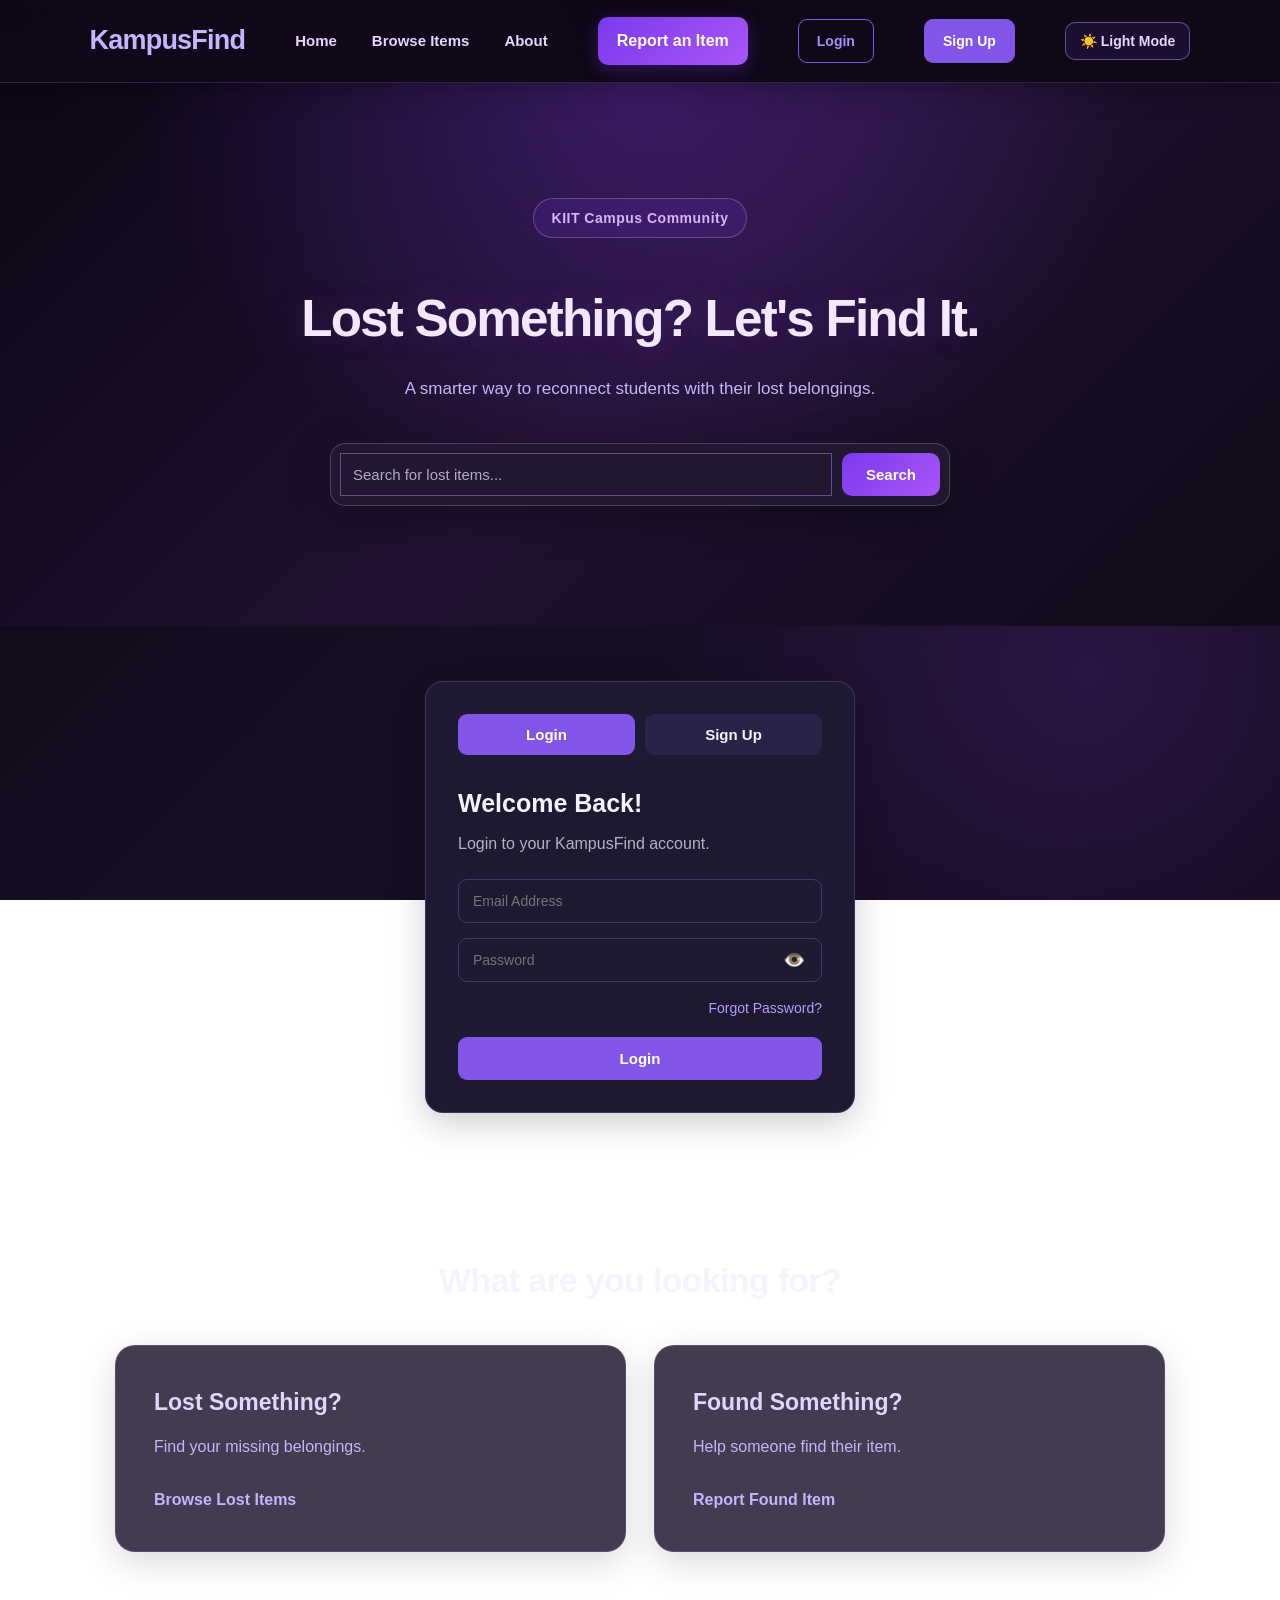
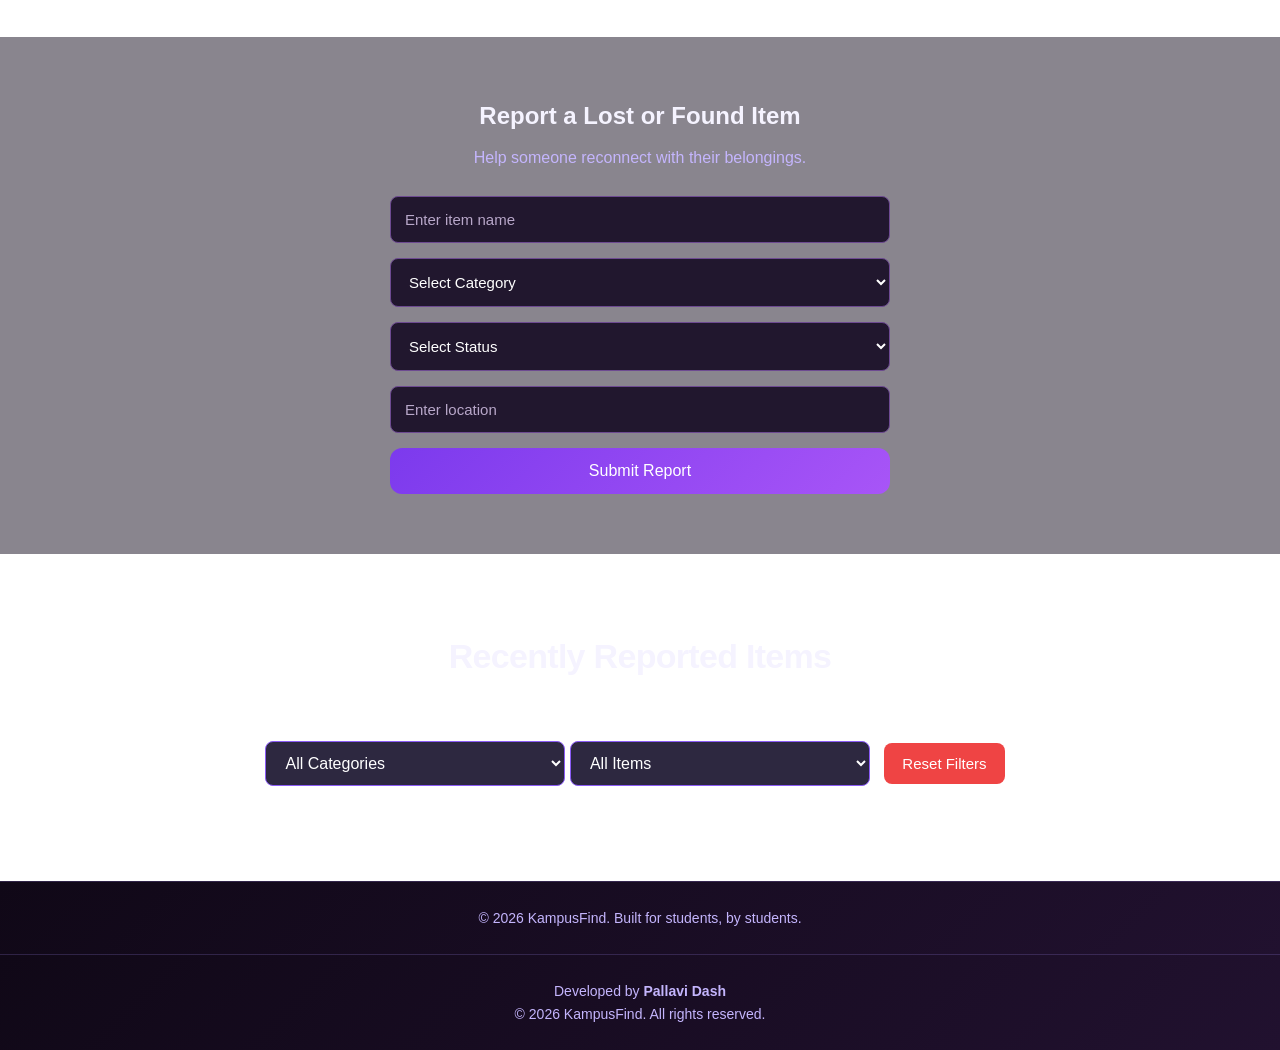
==== commit 3537c055: "Add author credit to website footer" ====
--- a/index.html
+++ b/index.html
@@ -265,5 +265,9 @@
     </footer>
 
     <script type="module" src="js/app.js"></script>
+    <footer class="site-footer">
+      <p>Developed by <strong>Pallavi Dash</strong></p>
+      <p>© 2026 KampusFind. All rights reserved.</p>
+    </footer>
   </body>
 </html>
